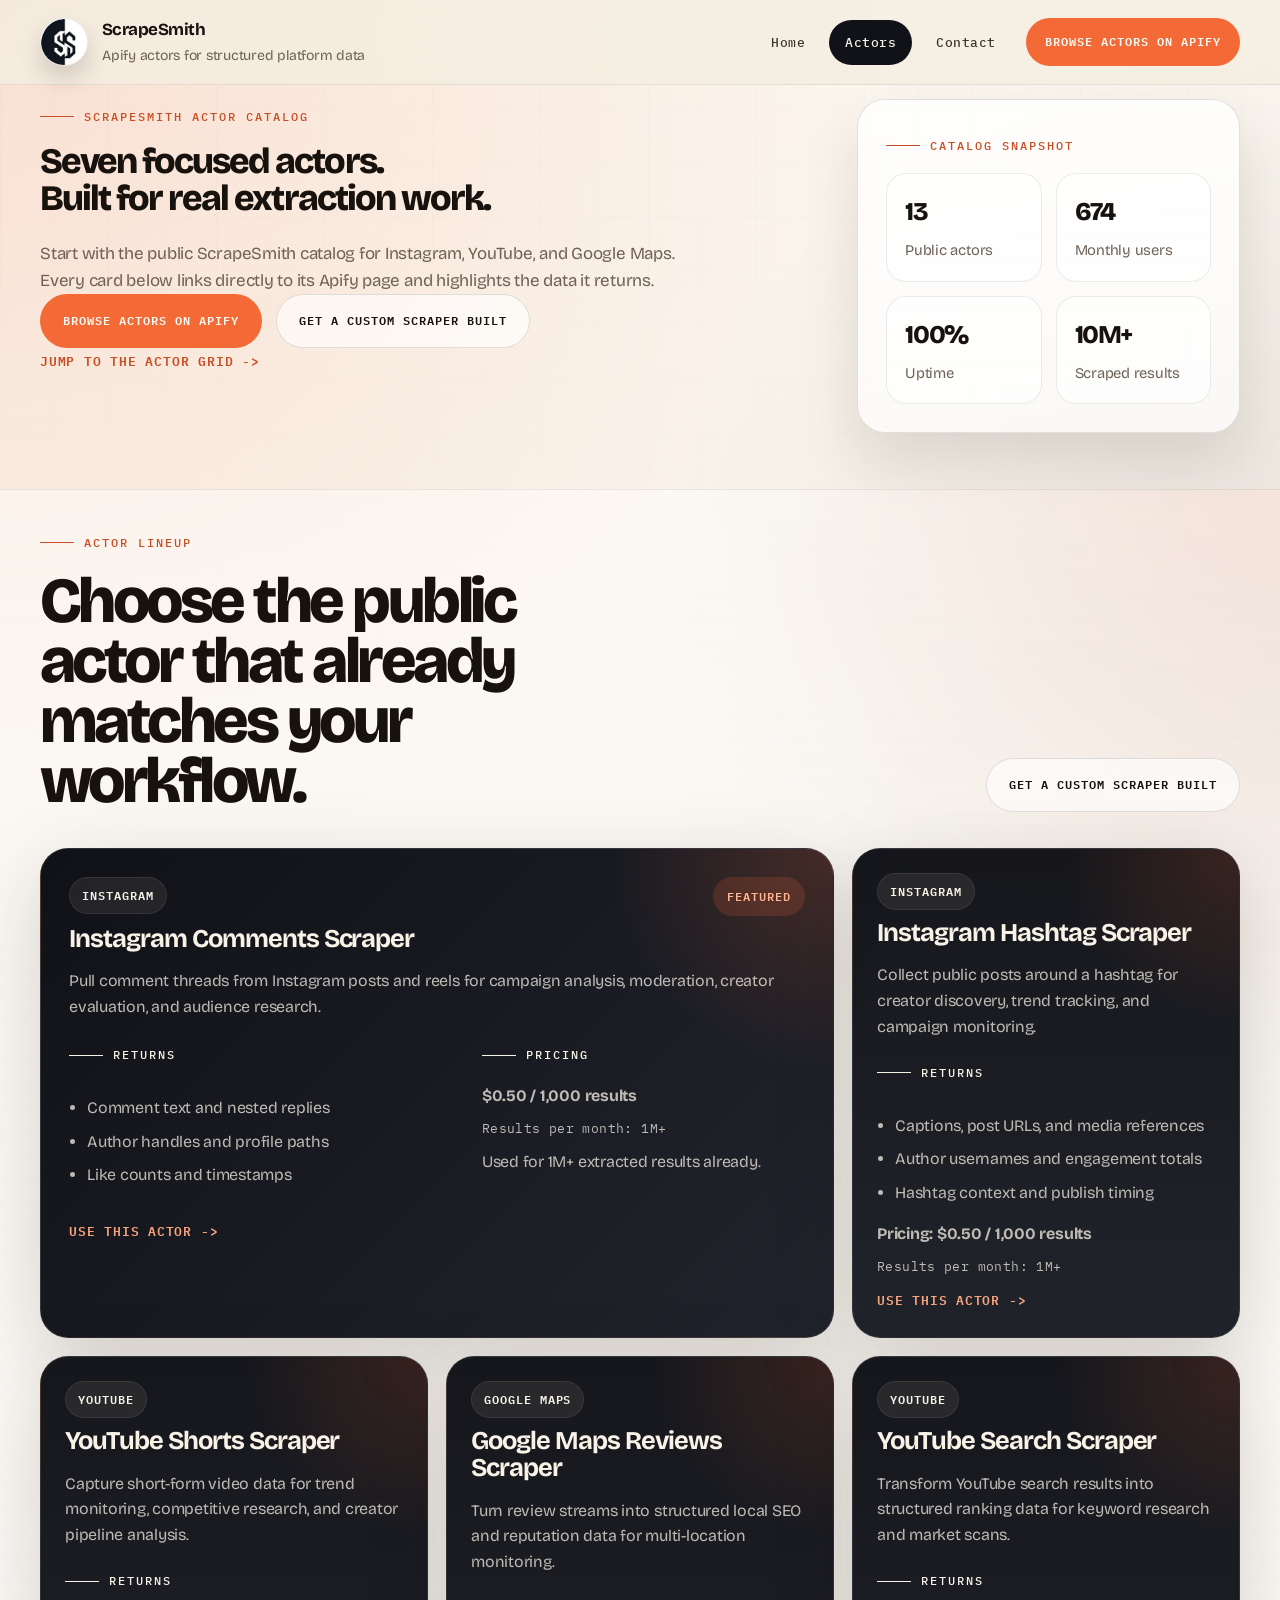
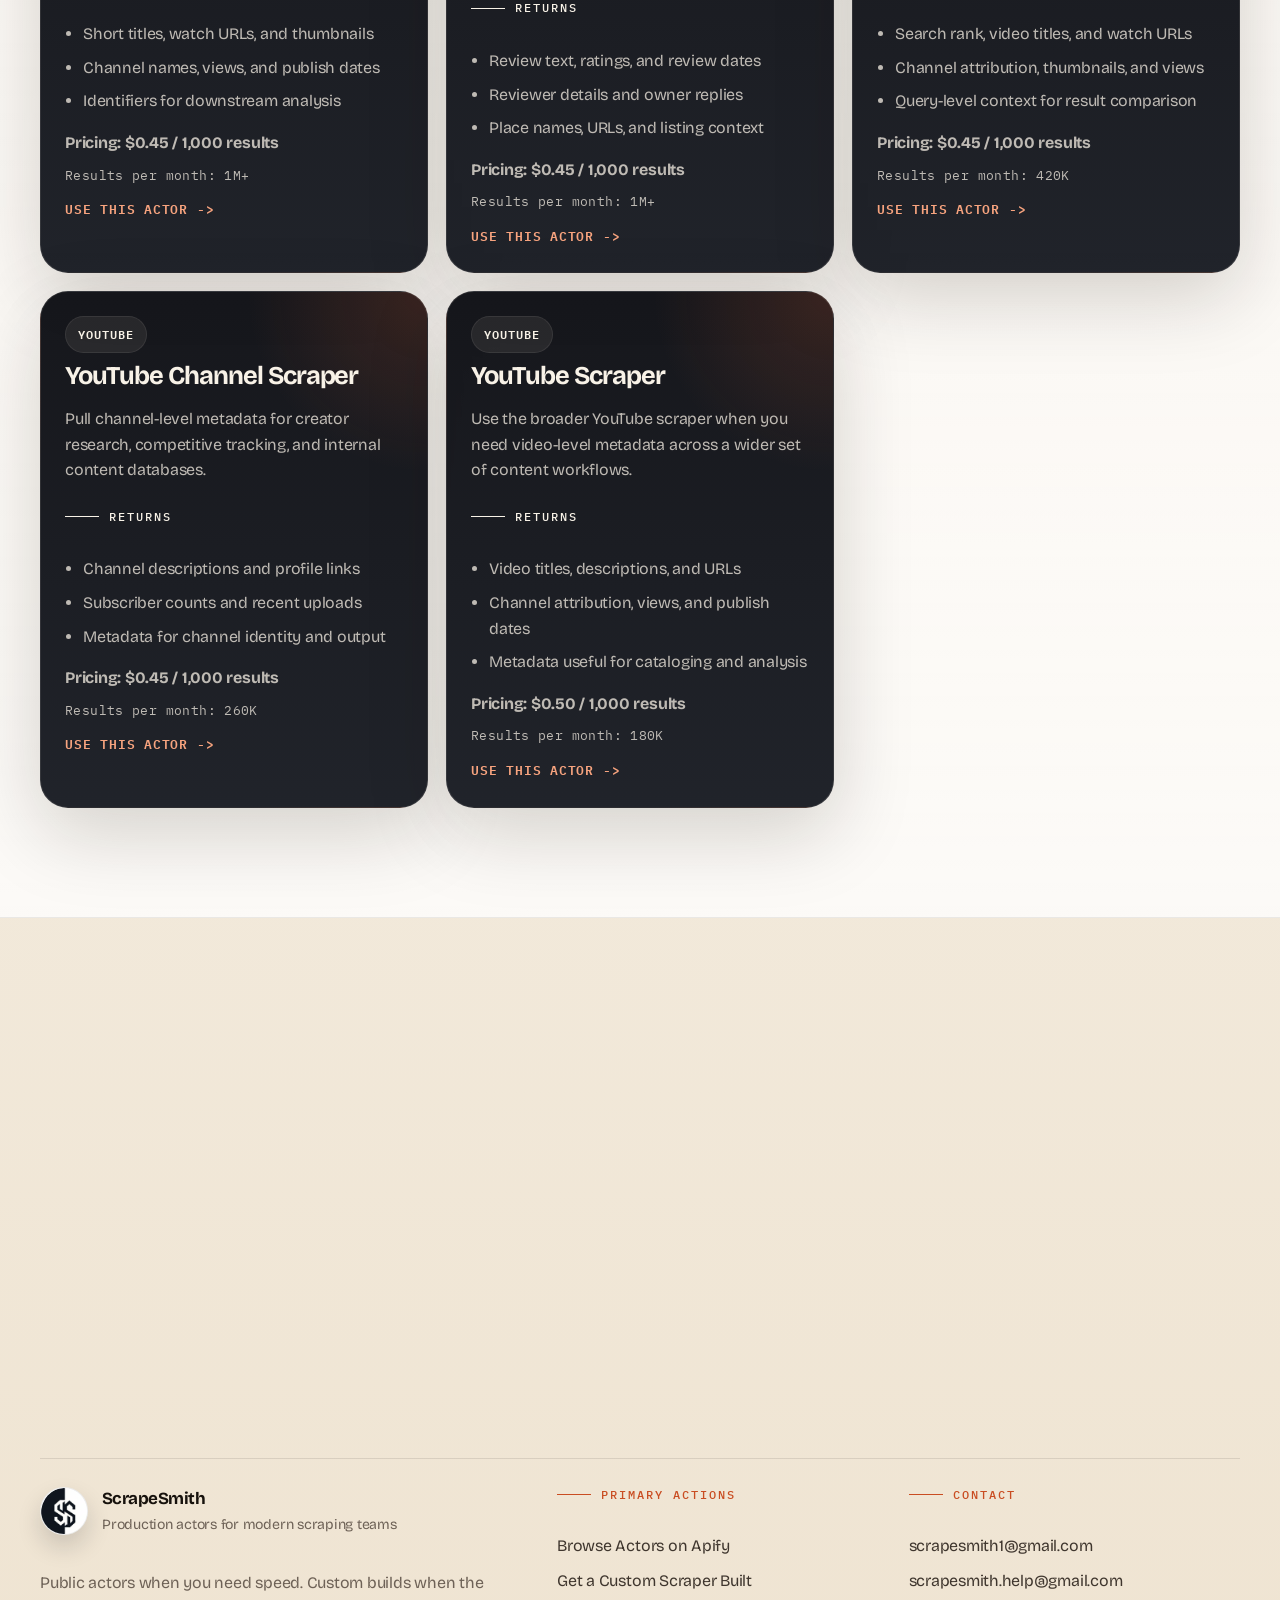
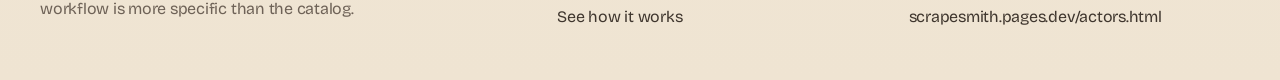
==== actors.html @ 1d161d75 "Replace old site with ScrapeSmith static site" ====
<!DOCTYPE html>
<html lang="en">
  <head>
    <meta charset="UTF-8" />
    <meta name="viewport" content="width=device-width, initial-scale=1.0" />
    <title>ScrapeSmith Actors | Instagram, YouTube, and Google Maps Extraction</title>
    <meta
      name="description"
      content="Browse seven highlighted ScrapeSmith actors for Instagram, YouTube, and Google Maps extraction, including the featured Instagram Comments Scraper."
    />
    <link rel="canonical" href="https://scrapesmith.pages.dev/actors.html" />
    <meta property="og:title" content="ScrapeSmith Actors | Instagram, YouTube, and Google Maps Extraction" />
    <meta
      property="og:description"
      content="Explore ScrapeSmith actors on Apify for comment, hashtag, video, channel, search, and review extraction workflows."
    />
    <meta property="og:url" content="https://scrapesmith.pages.dev/actors.html" />
    <meta property="og:type" content="website" />
    <meta property="og:site_name" content="ScrapeSmith" />
    <meta name="theme-color" content="#f4ede1" />
    <link rel="icon" type="image/png" href="fav-circle.png" />
    <link rel="preconnect" href="https://fonts.googleapis.com" />
    <link rel="preconnect" href="https://fonts.gstatic.com" crossorigin />
    <link
      href="https://fonts.googleapis.com/css2?family=Bricolage+Grotesque:wght@400;500;700;800&family=IBM+Plex+Mono:wght@400;500;600&display=swap"
      rel="stylesheet"
    />
    <link rel="stylesheet" href="css/style.css" />
    <link rel="stylesheet" href="css/animations.css" />
    <script src="js/main.js" defer></script>
    <script src="js/cursor.js" defer></script>
  </head>
  <body data-page="actors">
    <header class="site-header">
      <div class="container nav-shell">
        <a class="brand" href="index.html" aria-label="ScrapeSmith home page">
          <span class="brand-mark" aria-hidden="true">
            <img class="brand-mark-image" src="fav.png" alt="" />
          </span>
          <span class="brand-copy">
            <strong>ScrapeSmith</strong>
            <span>Apify actors for structured platform data</span>
          </span>
        </a>

        <div class="header-actions">
          <nav class="site-nav" id="site-nav" data-nav aria-label="Primary navigation">
            <a href="index.html" data-page-link="home">Home</a>
            <a href="actors.html" data-page-link="actors">Actors</a>
            <a href="contact.html" data-page-link="contact">Contact</a>
            <a
              class="button button-primary nav-mobile-cta"
              href="https://apify.com/scrapesmith"
              target="_blank"
              rel="noreferrer"
            >
              Browse Actors on Apify
            </a>
          </nav>

          <a
            class="button button-primary header-cta"
            href="https://apify.com/scrapesmith"
            target="_blank"
            rel="noreferrer"
          >
            Browse Actors on Apify
          </a>

          <button
            class="nav-toggle"
            type="button"
            aria-label="Toggle navigation"
            aria-expanded="false"
            aria-controls="site-nav"
            data-nav-toggle
          >
            <span></span>
            <span></span>
            <span></span>
          </button>
        </div>
      </div>
    </header>

    <main>
      <section class="page-hero">
        <div class="container page-hero-grid">
          <div>
            <p class="eyebrow">ScrapeSmith actor catalog</p>
            <h1 class="hero-title page-title">
              <span class="load-line"><span style="--line-index: 0">Seven focused actors.</span></span>
              <span class="load-line"><span style="--line-index: 1">Built for real extraction work.</span></span>
            </h1>
            <p class="hero-text reveal" data-delay="180">
              Start with the public ScrapeSmith catalog for Instagram, YouTube, and Google Maps.
              Every card below links directly to its Apify page and highlights the data it returns.
            </p>
            <div class="button-row reveal" data-delay="260">
              <a
                class="button button-primary"
                href="https://apify.com/scrapesmith"
                target="_blank"
                rel="noreferrer"
              >
                Browse Actors on Apify
              </a>
              <a class="button button-secondary" href="contact.html">Get a Custom Scraper Built</a>
            </div>
            <a class="text-link reveal" data-delay="320" href="#actor-grid">Jump to the actor grid -></a>
          </div>

          <aside class="panel page-panel reveal" data-delay="120" aria-label="Catalog statistics">
            <p class="mono-label">Catalog snapshot</p>
            <div class="stats-grid compact">
              <article class="stat-card">
                <span class="stat-number" data-counter="13">0</span>
                <span class="stat-label">Public actors</span>
              </article>
              <article class="stat-card">
                <span class="stat-number" data-counter="674">0</span>
                <span class="stat-label">Monthly users</span>
              </article>
              <article class="stat-card">
                <span class="stat-number" data-counter="100" data-suffix="%">0</span>
                <span class="stat-label">Uptime</span>
              </article>
              <article class="stat-card">
                <span class="stat-number" data-counter="10" data-suffix="M+">0</span>
                <span class="stat-label">Scraped results</span>
              </article>
            </div>
          </aside>
        </div>
      </section>

      <section class="section section-banded" id="actor-grid">
        <div class="container">
          <div class="section-header reveal">
            <div>
              <p class="eyebrow">Actor lineup</p>
              <h2 class="section-title">Choose the public actor that already matches your workflow.</h2>
            </div>
            <a class="button button-secondary" href="contact.html">Get a Custom Scraper Built</a>
          </div>

          <div class="actors-grid">
          <article class="actor-card actor-card-featured reveal" data-delay="40">
            <div class="card-header">
              <span class="platform-label">Instagram</span>
              <span class="badge">Featured</span>
            </div>
            <h3>Instagram Comments Scraper</h3>
            <p>
              Pull comment threads from Instagram posts and reels for campaign analysis, moderation,
              creator evaluation, and audience research.
            </p>
            <div class="actor-columns">
              <div>
                <p class="mono-label">Returns</p>
                <ul>
                  <li>Comment text and nested replies</li>
                  <li>Author handles and profile paths</li>
                  <li>Like counts and timestamps</li>
                </ul>
              </div>
              <div>
                <p class="mono-label">Pricing</p>
                <p class="pricing">$0.50 / 1,000 results</p>
                <p class="actor-volume">Results per month: 1M+</p>
                <p class="actor-note">Used for 1M+ extracted results already.</p>
              </div>
            </div>
            <a
              class="actor-link"
              href="https://apify.com/scrapesmith/instagram-comments-scraper"
              target="_blank"
              rel="noreferrer"
            >
              Use this actor ->
            </a>
          </article>

          <article class="actor-card reveal" data-delay="80">
            <div class="card-header">
              <span class="platform-label">Instagram</span>
            </div>
            <h3>Instagram Hashtag Scraper</h3>
            <p>
              Collect public posts around a hashtag for creator discovery, trend tracking, and
              campaign monitoring.
            </p>
            <p class="mono-label">Returns</p>
            <ul>
              <li>Captions, post URLs, and media references</li>
              <li>Author usernames and engagement totals</li>
              <li>Hashtag context and publish timing</li>
            </ul>
            <p class="pricing">Pricing: $0.50 / 1,000 results</p>
            <p class="actor-volume">Results per month: 1M+</p>
            <a
              class="actor-link"
              href="https://apify.com/scrapesmith/instagram-hashtag-scraper"
              target="_blank"
              rel="noreferrer"
            >
              Use this actor ->
            </a>
          </article>

          <article class="actor-card reveal" data-delay="120">
            <div class="card-header">
              <span class="platform-label">YouTube</span>
            </div>
            <h3>YouTube Shorts Scraper</h3>
            <p>
              Capture short-form video data for trend monitoring, competitive research, and creator
              pipeline analysis.
            </p>
            <p class="mono-label">Returns</p>
            <ul>
              <li>Short titles, watch URLs, and thumbnails</li>
              <li>Channel names, views, and publish dates</li>
              <li>Identifiers for downstream analysis</li>
            </ul>
            <p class="pricing">Pricing: $0.45 / 1,000 results</p>
            <p class="actor-volume">Results per month: 1M+</p>
            <a
              class="actor-link"
              href="https://apify.com/scrapesmith/youtube-shorts-scraper"
              target="_blank"
              rel="noreferrer"
            >
              Use this actor ->
            </a>
          </article>

          <article class="actor-card reveal" data-delay="160">
            <div class="card-header">
              <span class="platform-label">Google Maps</span>
            </div>
            <h3>Google Maps Reviews Scraper</h3>
            <p>
              Turn review streams into structured local SEO and reputation data for multi-location
              monitoring.
            </p>
            <p class="mono-label">Returns</p>
            <ul>
              <li>Review text, ratings, and review dates</li>
              <li>Reviewer details and owner replies</li>
              <li>Place names, URLs, and listing context</li>
            </ul>
            <p class="pricing">Pricing: $0.45 / 1,000 results</p>
            <p class="actor-volume">Results per month: 1M+</p>
            <a
              class="actor-link"
              href="https://apify.com/scrapesmith/Google-Maps-Reviews-Scraper"
              target="_blank"
              rel="noreferrer"
            >
              Use this actor ->
            </a>
          </article>

          <article class="actor-card reveal" data-delay="200">
            <div class="card-header">
              <span class="platform-label">YouTube</span>
            </div>
            <h3>YouTube Search Scraper</h3>
            <p>
              Transform YouTube search results into structured ranking data for keyword research and
              market scans.
            </p>
            <p class="mono-label">Returns</p>
            <ul>
              <li>Search rank, video titles, and watch URLs</li>
              <li>Channel attribution, thumbnails, and views</li>
              <li>Query-level context for result comparison</li>
            </ul>
            <p class="pricing">Pricing: $0.45 / 1,000 results</p>
            <p class="actor-volume">Results per month: 420K</p>
            <a
              class="actor-link"
              href="https://apify.com/scrapesmith/youtube-free-search-scraper"
              target="_blank"
              rel="noreferrer"
            >
              Use this actor ->
            </a>
          </article>

          <article class="actor-card reveal" data-delay="240">
            <div class="card-header">
              <span class="platform-label">YouTube</span>
            </div>
            <h3>YouTube Channel Scraper</h3>
            <p>
              Pull channel-level metadata for creator research, competitive tracking, and internal
              content databases.
            </p>
            <p class="mono-label">Returns</p>
            <ul>
              <li>Channel descriptions and profile links</li>
              <li>Subscriber counts and recent uploads</li>
              <li>Metadata for channel identity and output</li>
            </ul>
            <p class="pricing">Pricing: $0.45 / 1,000 results</p>
            <p class="actor-volume">Results per month: 260K</p>
            <a
              class="actor-link"
              href="https://apify.com/scrapesmith/youtube-channel-scraper"
              target="_blank"
              rel="noreferrer"
            >
              Use this actor ->
            </a>
          </article>

          <article class="actor-card reveal" data-delay="280">
            <div class="card-header">
              <span class="platform-label">YouTube</span>
            </div>
            <h3>YouTube Scraper</h3>
            <p>
              Use the broader YouTube scraper when you need video-level metadata across a wider set
              of content workflows.
            </p>
            <p class="mono-label">Returns</p>
            <ul>
              <li>Video titles, descriptions, and URLs</li>
              <li>Channel attribution, views, and publish dates</li>
              <li>Metadata useful for cataloging and analysis</li>
            </ul>
            <p class="pricing">Pricing: $0.50 / 1,000 results</p>
            <p class="actor-volume">Results per month: 180K</p>
            <a
              class="actor-link"
              href="https://apify.com/scrapesmith/youtube-scraper"
              target="_blank"
              rel="noreferrer"
            >
              Use this actor ->
            </a>
          </article>
        </div>
        </div>
      </section>

      <section class="section cta-band-section">
        <div class="container">
          <div class="cta-band reveal">
            <div>
              <p class="eyebrow">Custom work</p>
              <h2 class="section-title">If the catalog is close but not exact, commission the scraper you actually need.</h2>
            </div>
            <div class="button-row">
              <a class="button button-primary" href="contact.html">Get a Custom Scraper Built</a>
              <a
                class="button button-secondary"
                href="https://apify.com/scrapesmith"
                target="_blank"
                rel="noreferrer"
              >
                Browse Actors on Apify
              </a>
            </div>
          </div>
        </div>
      </section>
    </main>

    <footer class="site-footer">
      <div class="container footer-grid">
        <div>
          <a class="brand footer-brand" href="index.html" aria-label="ScrapeSmith home page">
            <span class="brand-mark" aria-hidden="true">
              <img class="brand-mark-image" src="fav.png" alt="" />
            </span>
            <span class="brand-copy">
              <strong>ScrapeSmith</strong>
              <span>Production actors for modern scraping teams</span>
            </span>
          </a>
          <p class="footer-copy">
            Public actors when you need speed. Custom builds when the workflow is more specific than
            the catalog.
          </p>
        </div>

        <div class="footer-links">
          <p class="mono-label">Primary actions</p>
          <a
            href="https://apify.com/scrapesmith"
            target="_blank"
            rel="noreferrer"
          >
            Browse Actors on Apify
          </a>
          <a href="contact.html">Get a Custom Scraper Built</a>
          <a href="index.html#how-it-works">See how it works</a>
        </div>

        <div class="footer-links">
          <p class="mono-label">Contact</p>
          <a href="mailto:scrapesmith1@gmail.com">scrapesmith1@gmail.com</a>
          <a href="mailto:scrapesmith.help@gmail.com">scrapesmith.help@gmail.com</a>
          <a href="https://scrapesmith.pages.dev/actors.html" target="_blank" rel="noreferrer">scrapesmith.pages.dev/actors.html</a>
        </div>
      </div>
    </footer>
  </body>
</html>
---- css/style.css ----
:root {
  --bg: #f4ede1;
  --bg-soft: #fbf7f0;
  --bg-deep: #efe4d2;
  --surface: rgba(255, 255, 255, 0.72);
  --surface-strong: #fffdf8;
  --ink: #17120d;
  --ink-soft: #3f362e;
  --muted: #6e6257;
  --line: rgba(23, 18, 13, 0.12);
  --line-strong: rgba(23, 18, 13, 0.24);
  --accent: #f46a37;
  --accent-deep: #c94d22;
  --accent-soft: rgba(244, 106, 55, 0.12);
  --inverse: #111217;
  --inverse-soft: #1b1e26;
  --inverse-text: #f8f2e7;
  --shadow: 0 28px 60px rgba(44, 28, 13, 0.12);
  --shadow-strong: 0 24px 80px rgba(26, 15, 5, 0.18);
  --radius: 28px;
  --radius-sm: 18px;
  --container: min(1200px, calc(100vw - 40px));
  --ease: cubic-bezier(0.2, 0.8, 0.2, 1);
}

*,
*::before,
*::after {
  box-sizing: border-box;
}

html {
  scroll-behavior: smooth;
}

body {
  margin: 0;
  min-width: 320px;
  background:
    radial-gradient(circle at top left, rgba(244, 106, 55, 0.16), transparent 26%),
    radial-gradient(circle at right 20%, rgba(17, 18, 23, 0.08), transparent 22%),
    linear-gradient(180deg, var(--bg-soft) 0%, var(--bg) 55%, var(--bg-deep) 100%);
  color: var(--ink);
  font-family: "Bricolage Grotesque", sans-serif;
  line-height: 1.6;
  letter-spacing: -0.015em;
  overflow-x: hidden;
}

body::before {
  content: "";
  position: fixed;
  inset: 0;
  pointer-events: none;
  z-index: -1;
  background-image:
    linear-gradient(rgba(23, 18, 13, 0.03) 1px, transparent 1px),
    linear-gradient(90deg, rgba(23, 18, 13, 0.03) 1px, transparent 1px);
  background-size: 54px 54px;
  mask-image: linear-gradient(180deg, rgba(0, 0, 0, 0.5), transparent 85%);
}

body.has-custom-cursor,
body.has-custom-cursor * {
  cursor: none;
}

body.nav-open {
  overflow: hidden;
}

img,
svg {
  display: block;
  max-width: 100%;
}

a {
  color: inherit;
  text-decoration: none;
}

button,
input,
textarea,
select {
  font: inherit;
}

button {
  border: 0;
  background: transparent;
}

main {
  position: relative;
}

.container {
  width: var(--container);
  margin: 0 auto;
}

.section,
.hero-section,
.page-hero {
  padding: 36px 0 110px;
}

.section-banded {
  position: relative;
  background:
    radial-gradient(circle at top right, rgba(244, 106, 55, 0.1), transparent 24%),
    linear-gradient(180deg, rgba(255, 255, 255, 0.44), rgba(255, 255, 255, 0.78));
  box-shadow:
    inset 0 1px 0 rgba(23, 18, 13, 0.08),
    inset 0 -1px 0 rgba(23, 18, 13, 0.08);
}

.section-banded::after {
  content: "";
  position: absolute;
  inset: 0;
  pointer-events: none;
  background-image: linear-gradient(90deg, rgba(23, 18, 13, 0.03) 1px, transparent 1px);
  background-size: 64px 64px;
  opacity: 0.18;
  mask-image: linear-gradient(180deg, transparent, rgba(0, 0, 0, 0.56) 12%, rgba(0, 0, 0, 0.56) 88%, transparent);
}

.section-banded > .container {
  position: relative;
  z-index: 1;
}

.section-banded-alt {
  background:
    radial-gradient(circle at left 18%, rgba(17, 18, 23, 0.06), transparent 22%),
    linear-gradient(180deg, rgba(239, 228, 210, 0.9), rgba(255, 255, 255, 0.82));
}

.section-contrast {
  background:
    linear-gradient(180deg, rgba(17, 18, 23, 0.96), rgba(17, 18, 23, 1)),
    var(--inverse);
  color: var(--inverse-text);
}

.section-contrast .eyebrow,
.section-contrast .mono-label,
.section-contrast .text-link,
.section-contrast .step-index {
  color: #f8a47f;
}

.section-contrast p,
.section-contrast li {
  color: rgba(248, 242, 231, 0.72);
}

.section-contrast .step-card {
  background: rgba(248, 242, 231, 0.04);
  border-color: rgba(248, 242, 231, 0.12);
  box-shadow: none;
}

.section-contrast .step-card h3 {
  color: var(--inverse-text);
}

.section-contrast .step-card p {
  color: rgba(248, 242, 231, 0.72);
}

.section-header {
  display: flex;
  align-items: flex-end;
  justify-content: space-between;
  gap: 20px;
  flex-wrap: wrap;
  margin-bottom: 36px;
}

.hero-title,
.section-title,
.panel-title {
  margin: 0;
  font-weight: 800;
  letter-spacing: -0.055em;
  line-height: 0.94;
}

.hero-title {
  font-size: clamp(3.4rem, 8vw, 6.9rem);
  max-width: 12ch;
}

.page-title {
  font-size: clamp(1.4rem, 2.8vw, 2.55rem);
  max-width: 100%;
  line-height: 1.02;
}

.page-title .load-line > span {
  white-space: nowrap;
}

.section-title {
  font-size: clamp(2.2rem, 5vw, 4rem);
  max-width: 14ch;
}

.panel-title {
  font-size: clamp(1.5rem, 2vw, 2rem);
  max-width: 18ch;
}

.load-line {
  display: block;
  overflow: hidden;
}

.load-line > span {
  display: block;
  opacity: 0;
  transform: translateY(115%);
}

body.is-ready .load-line > span {
  animation: hero-rise 900ms var(--ease) forwards;
  animation-delay: calc(var(--line-index) * 120ms + 120ms);
}

.eyebrow,
.mono-label {
  display: inline-flex;
  align-items: center;
  gap: 10px;
  margin: 0 0 18px;
  color: var(--accent-deep);
  font-family: "IBM Plex Mono", monospace;
  font-size: 0.78rem;
  font-weight: 500;
  letter-spacing: 0.16em;
  text-transform: uppercase;
}

.eyebrow::before,
.mono-label::before {
  content: "";
  width: 34px;
  height: 1px;
  background: currentColor;
}

.hero-text,
.footer-copy,
.feature-card p,
.value-card p,
.step-card p,
.contact-card p,
.actor-card p,
.response-note {
  color: var(--muted);
}

.hero-text {
  max-width: 62ch;
  font-size: 1.06rem;
  margin: 22px 0 0;
}

.button-row,
.header-actions,
.section-cta {
  display: flex;
  align-items: center;
  gap: 14px;
  flex-wrap: wrap;
}

.header-actions {
  position: relative;
}

.button {
  position: relative;
  display: inline-flex;
  align-items: center;
  justify-content: center;
  gap: 10px;
  min-height: 54px;
  padding: 0 22px;
  border: 1px solid transparent;
  border-radius: 999px;
  font-family: "IBM Plex Mono", monospace;
  font-size: 0.78rem;
  font-weight: 600;
  letter-spacing: 0.08em;
  text-transform: uppercase;
  transition:
    transform 220ms var(--ease),
    color 220ms var(--ease),
    background-color 220ms var(--ease),
    border-color 220ms var(--ease),
    box-shadow 220ms var(--ease);
  white-space: nowrap;
}

.button:hover,
.button:focus-visible {
  transform: translateY(-3px);
  box-shadow: 0 18px 34px rgba(17, 18, 23, 0.16);
}

.button:focus-visible,
.text-link:focus-visible,
.site-nav a:focus-visible,
.actor-link:focus-visible,
.contact-link:focus-visible {
  outline: 2px solid var(--accent);
  outline-offset: 3px;
}

.button-primary {
  background: var(--accent);
  color: #fff8f2;
}

.button-primary:hover,
.button-primary:focus-visible {
  background: var(--accent-deep);
}

.button-secondary {
  background: rgba(255, 255, 255, 0.64);
  border-color: var(--line);
  color: var(--ink);
}

.button-secondary:hover,
.button-secondary:focus-visible {
  background: #fff;
  border-color: var(--line-strong);
}

.text-link,
.actor-link,
.contact-link {
  display: inline-flex;
  align-items: center;
  gap: 10px;
  font-family: "IBM Plex Mono", monospace;
  font-size: 0.82rem;
  font-weight: 600;
  letter-spacing: 0.06em;
  text-transform: uppercase;
  transition: transform 200ms var(--ease), color 200ms var(--ease);
}

.text-link {
  color: var(--accent-deep);
}

.text-link:hover,
.actor-link:hover,
.contact-link:hover {
  transform: translateX(4px);
}

.site-header {
  position: sticky;
  top: 0;
  z-index: 50;
  backdrop-filter: blur(18px);
  background: rgba(244, 237, 225, 0.78);
  border-bottom: 1px solid rgba(23, 18, 13, 0.08);
}

.nav-shell {
  display: flex;
  align-items: center;
  justify-content: space-between;
  gap: 16px;
  min-height: 84px;
}

.brand {
  display: inline-flex;
  align-items: center;
  gap: 14px;
  min-width: 0;
}

.brand-mark {
  display: inline-grid;
  place-items: center;
  width: 48px;
  height: 48px;
  overflow: hidden;
  flex-shrink: 0;
  border-radius: 50%;
  border: 1px solid rgba(23, 18, 13, 0.08);
  background: #ffffff;
  box-shadow: 0 12px 24px rgba(17, 18, 23, 0.16);
}

.brand-mark-image {
  width: 100%;
  height: 100%;
  object-fit: cover;
  border-radius: 50%;
}

.brand-copy {
  display: flex;
  flex-direction: column;
  gap: 2px;
}

.brand-copy strong {
  font-size: 1.06rem;
  letter-spacing: -0.03em;
}

.brand-copy span {
  color: var(--muted);
  font-size: 0.88rem;
}

.site-nav {
  display: flex;
  align-items: center;
  gap: 8px;
}

.site-nav a {
  position: relative;
  padding: 12px 16px;
  border-radius: 999px;
  color: var(--ink-soft);
  font-family: "IBM Plex Mono", monospace;
  font-size: 0.82rem;
  font-weight: 500;
  letter-spacing: 0.04em;
  transition:
    background-color 200ms var(--ease),
    color 200ms var(--ease),
    transform 200ms var(--ease);
}

.site-nav a:hover,
.site-nav a:focus-visible {
  background: rgba(255, 255, 255, 0.78);
  color: var(--ink);
  transform: translateY(-1px);
}

.site-nav a.is-active {
  background: var(--inverse);
  color: var(--inverse-text);
}

.header-cta {
  min-height: 48px;
  padding-inline: 18px;
}

.nav-mobile-cta {
  display: none;
}

.nav-toggle {
  display: none;
  width: 48px;
  height: 48px;
  border-radius: 14px;
  border: 1px solid var(--line);
  background: rgba(255, 255, 255, 0.66);
  align-items: center;
  justify-content: center;
  flex-direction: column;
  gap: 5px;
}

.nav-toggle span {
  width: 18px;
  height: 2px;
  background: var(--ink);
  border-radius: 999px;
  transition: transform 180ms ease, opacity 180ms ease;
}

.nav-toggle.is-open span:nth-child(1) {
  transform: translateY(7px) rotate(45deg);
}

.nav-toggle.is-open span:nth-child(2) {
  opacity: 0;
}

.nav-toggle.is-open span:nth-child(3) {
  transform: translateY(-7px) rotate(-45deg);
}

.hero-grid,
.page-hero-grid {
  display: grid;
  grid-template-columns: minmax(0, 1.15fr) minmax(320px, 0.85fr);
  gap: 28px;
  align-items: start;
}

.page-hero-grid {
  grid-template-columns: minmax(0, 1.35fr) minmax(280px, 0.65fr);
  gap: 22px;
}

.page-hero {
  padding: 14px 0 56px;
}

.hero-copy {
  padding-top: 34px;
}

.panel,
.feature-card,
.value-card,
.step-card,
.actor-card,
.contact-card,
.form-card,
.cta-band {
  position: relative;
  border: 1px solid var(--line);
  border-radius: var(--radius);
  background: linear-gradient(180deg, rgba(255, 255, 255, 0.84), rgba(255, 255, 255, 0.68));
  box-shadow: var(--shadow);
  overflow: hidden;
}

.panel::after,
.feature-card::after,
.value-card::after,
.step-card::after,
.actor-card::after,
.contact-card::after,
.form-card::after,
.cta-band::after {
  content: "";
  position: absolute;
  inset: 0;
  background: linear-gradient(120deg, transparent, rgba(244, 106, 55, 0.08), transparent);
  opacity: 0;
  transform: translateX(-16px);
  transition: opacity 220ms var(--ease), transform 220ms var(--ease);
  pointer-events: none;
}

.panel:hover::after,
.feature-card:hover::after,
.value-card:hover::after,
.step-card:hover::after,
.actor-card:hover::after,
.contact-card:hover::after,
.form-card:hover::after,
.cta-band:hover::after {
  opacity: 1;
  transform: translateX(0);
}

.feature-card:hover,
.value-card:hover,
.step-card:hover,
.actor-card:hover,
.contact-card:hover,
.form-card:hover {
  transform: translateY(-6px);
  box-shadow: var(--shadow-strong);
}

.feature-card,
.value-card,
.step-card,
.actor-card,
.contact-card,
.form-card {
  transition: transform 260ms var(--ease), box-shadow 260ms var(--ease), border-color 260ms var(--ease);
}

.hero-panel,
.page-panel {
  padding: 28px;
}

.panel-top,
.card-header,
.ticker-head {
  display: flex;
  align-items: flex-start;
  justify-content: space-between;
  gap: 14px;
}

.chip,
.badge,
.platform-label,
.step-index {
  display: inline-flex;
  align-items: center;
  justify-content: center;
  border-radius: 999px;
  font-family: "IBM Plex Mono", monospace;
  font-size: 0.74rem;
  font-weight: 600;
  letter-spacing: 0.08em;
  text-transform: uppercase;
}

.chip,
.badge {
  padding: 10px 14px;
}

.chip {
  background: rgba(255, 255, 255, 0.7);
  border: 1px solid var(--line);
}

.badge {
  background: var(--accent-soft);
  color: var(--accent-deep);
}

.platform-label {
  padding: 8px 12px;
  background: rgba(17, 18, 23, 0.08);
  color: var(--ink-soft);
}

.pipeline {
  display: grid;
  grid-template-columns: auto 1fr auto;
  gap: 16px;
  align-items: center;
  margin: 28px 0;
  padding: 22px;
  border-radius: 22px;
  background: rgba(17, 18, 23, 0.96);
  color: var(--inverse-text);
}

.pipeline-column {
  display: grid;
  gap: 10px;
}

.pipeline-column span {
  padding: 10px 12px;
  border: 1px solid rgba(248, 242, 231, 0.12);
  border-radius: 14px;
  background: rgba(248, 242, 231, 0.04);
  font-family: "IBM Plex Mono", monospace;
  font-size: 0.76rem;
  letter-spacing: 0.04em;
}

.pipeline-lines {
  display: grid;
  gap: 16px;
}

.pipeline-lines span {
  height: 2px;
  background: linear-gradient(90deg, rgba(248, 242, 231, 0.12), #f46a37, rgba(248, 242, 231, 0.12));
  border-radius: 999px;
}

.stats-grid {
  display: grid;
  grid-template-columns: repeat(3, minmax(0, 1fr));
  gap: 14px;
}

.stats-grid.compact {
  grid-template-columns: repeat(2, minmax(0, 1fr));
}

.stat-card {
  padding: 18px;
  border-radius: 20px;
  background: rgba(255, 255, 255, 0.68);
  border: 1px solid rgba(23, 18, 13, 0.08);
}

.stat-number {
  display: block;
  color: var(--ink);
  font-size: clamp(1.6rem, 2vw, 2.35rem);
  font-weight: 800;
  letter-spacing: -0.05em;
}

.stat-label {
  display: block;
  margin-top: 6px;
  color: var(--muted);
  font-size: 0.92rem;
}

.ticker-shell {
  margin-top: 38px;
  padding: 18px 22px;
  border: 1px solid rgba(248, 242, 231, 0.1);
  border-radius: 28px;
  background: var(--inverse);
  color: var(--inverse-text);
  box-shadow: var(--shadow-strong);
}

.ticker-head {
  align-items: center;
  margin-bottom: 16px;
}

.ticker-head .mono-label,
.ticker-head .text-link {
  color: #f8a47f;
  margin-bottom: 0;
}

.ticker-window {
  display: flex;
  overflow: hidden;
  gap: 0;
}

.ticker-track {
  display: flex;
  flex-shrink: 0;
  gap: 26px;
  min-width: 100%;
}

.ticker-track span {
  position: relative;
  padding-left: 22px;
  font-family: "IBM Plex Mono", monospace;
  font-size: 0.8rem;
  letter-spacing: 0.04em;
  text-transform: uppercase;
  white-space: nowrap;
}

.ticker-track span::before {
  content: "";
  position: absolute;
  left: 0;
  top: 50%;
  width: 8px;
  height: 8px;
  border-radius: 999px;
  background: var(--accent);
  transform: translateY(-50%);
}

.feature-grid {
  display: grid;
  grid-template-columns: 1.3fr 0.7fr 0.7fr;
  gap: 20px;
}

.feature-card {
  padding: 30px;
}

.feature-card h3,
.value-card h3,
.step-card h3,
.contact-card h2,
.contact-card h3,
.actor-card h2,
.actor-card h3 {
  margin: 10px 0 12px;
  font-size: clamp(1.35rem, 2vw, 1.8rem);
  line-height: 1.05;
  letter-spacing: -0.04em;
}

.feature-card-large {
  background:
    linear-gradient(135deg, rgba(17, 18, 23, 0.98), rgba(34, 36, 45, 0.98)),
    var(--inverse);
  border-color: rgba(255, 255, 255, 0.08);
  color: var(--inverse-text);
  box-shadow: var(--shadow-strong);
}

.feature-card-large p,
.feature-card-large span {
  color: rgba(248, 242, 231, 0.74);
}

.feature-card-large h3 {
  color: var(--inverse-text);
  font-size: clamp(2rem, 4vw, 3rem);
}

.feature-card-large .platform-label {
  background: rgba(248, 242, 231, 0.08);
  color: var(--inverse-text);
}

.card-metrics {
  display: grid;
  grid-template-columns: repeat(3, minmax(0, 1fr));
  gap: 14px;
  margin: 24px 0 28px;
}

.card-metrics div {
  padding: 16px;
  border-radius: 18px;
  background: rgba(248, 242, 231, 0.05);
  border: 1px solid rgba(248, 242, 231, 0.08);
}

.card-metrics strong {
  display: block;
  margin-bottom: 6px;
  color: var(--inverse-text);
  font-family: "IBM Plex Mono", monospace;
  font-size: 0.76rem;
  letter-spacing: 0.06em;
  text-transform: uppercase;
}

.workflow-grid {
  display: grid;
  grid-template-columns: minmax(0, 0.95fr) minmax(300px, 0.95fr);
  gap: 24px;
  align-items: start;
}

.steps-grid,
.value-grid {
  display: grid;
  gap: 18px;
}

.steps-grid {
  margin-bottom: 28px;
}

.step-card,
.value-card {
  padding: 24px;
}

.step-index {
  width: 58px;
  height: 58px;
  background: rgba(244, 106, 55, 0.12);
  color: var(--accent-deep);
}

.code-window {
  position: relative;
  padding: 22px;
  border: 1px solid rgba(248, 242, 231, 0.1);
  border-radius: var(--radius);
  background: linear-gradient(180deg, rgba(9, 10, 14, 0.98), rgba(17, 18, 23, 0.98));
  box-shadow: var(--shadow-strong);
  overflow: hidden;
}

.code-header {
  display: flex;
  align-items: center;
  gap: 10px;
  margin-bottom: 18px;
}

.code-header .mono-label {
  margin: 0 0 0 8px;
  color: #f8a47f;
}

.code-dot {
  width: 12px;
  height: 12px;
  border-radius: 999px;
  background: rgba(248, 242, 231, 0.18);
}

.code-dot:first-child {
  background: #ff8e67;
}

.code-window pre {
  margin: 0;
  overflow: auto;
  font-family: "IBM Plex Mono", monospace;
  font-size: 0.88rem;
  line-height: 1.8;
  color: rgba(248, 242, 231, 0.9);
}

.value-grid {
  grid-template-columns: repeat(4, minmax(0, 1fr));
}

.section-cta {
  margin-top: 30px;
}

.cta-band-section {
  padding-top: 0;
}

.cta-band {
  display: flex;
  align-items: center;
  justify-content: space-between;
  gap: 24px;
  padding: 32px;
  background:
    linear-gradient(135deg, rgba(17, 18, 23, 0.98), rgba(30, 34, 41, 0.98)),
    var(--inverse);
  border-color: rgba(255, 255, 255, 0.08);
  color: var(--inverse-text);
}

.cta-band .section-title,
.cta-band .eyebrow {
  color: var(--inverse-text);
}

.cta-band .eyebrow::before {
  background: #f8a47f;
}

.actors-grid {
  display: grid;
  grid-template-columns: repeat(12, minmax(0, 1fr));
  gap: 18px;
}

.actor-card {
  grid-column: span 4;
  padding: 24px;
  background:
    radial-gradient(circle at top right, rgba(244, 106, 55, 0.16), transparent 28%),
    linear-gradient(180deg, rgba(17, 18, 23, 0.98), rgba(28, 31, 38, 0.98));
  border-color: rgba(248, 242, 231, 0.1);
  box-shadow: var(--shadow-strong);
}

.actor-card ul {
  padding-left: 18px;
  margin: 12px 0 16px;
  color: rgba(248, 242, 231, 0.72);
}

.actor-card li + li {
  margin-top: 8px;
}

.actor-card-featured {
  grid-column: span 8;
  padding: 28px;
  background:
    radial-gradient(circle at top right, rgba(244, 106, 55, 0.2), transparent 24%),
    linear-gradient(135deg, rgba(17, 18, 23, 0.99), rgba(34, 36, 45, 0.99)),
    var(--inverse);
}

.actor-columns {
  display: grid;
  grid-template-columns: 1.1fr 0.9fr;
  gap: 18px;
  margin: 18px 0 14px;
}

.pricing,
.actor-note,
.actor-volume {
  margin: 0 0 10px;
}

.pricing {
  color: #fff0dc;
  font-weight: 700;
}

.actor-volume {
  color: rgba(248, 242, 231, 0.7);
  font-family: "IBM Plex Mono", monospace;
  font-size: 0.8rem;
  letter-spacing: 0.03em;
}

.actor-link {
  color: #f8a47f;
}

.actor-card h2,
.actor-card h3,
.actor-card .mono-label,
.actor-card .platform-label {
  color: var(--inverse-text);
}

.actor-card p,
.actor-card li,
.actor-card .actor-note {
  color: rgba(248, 242, 231, 0.74);
}

.actor-card .platform-label {
  background: rgba(248, 242, 231, 0.08);
  border: 1px solid rgba(248, 242, 231, 0.08);
}

.actor-card .badge {
  background: rgba(244, 106, 55, 0.16);
  color: #ffb392;
}

.contact-layout {
  display: grid;
  grid-template-columns: 0.92fr 1.08fr;
  gap: 22px;
  align-items: start;
}

.contact-stack {
  display: grid;
  gap: 18px;
}

.contact-card,
.form-card {
  padding: 28px;
}

.form-card {
  background:
    radial-gradient(circle at top right, rgba(244, 106, 55, 0.16), transparent 28%),
    linear-gradient(180deg, rgba(17, 18, 23, 0.98), rgba(28, 31, 38, 0.98));
  border-color: rgba(248, 242, 231, 0.1);
  box-shadow: var(--shadow-strong);
}

.contact-link {
  color: var(--accent-deep);
  margin: 8px 0 12px;
}

.resource-links {
  display: grid;
  gap: 12px;
}

.resource-links a {
  display: inline-flex;
  align-items: center;
  gap: 10px;
  color: var(--ink);
  font-weight: 600;
}

.contact-form {
  display: grid;
  gap: 16px;
}

.field {
  display: grid;
  gap: 8px;
}

.field label {
  font-family: "IBM Plex Mono", monospace;
  font-size: 0.76rem;
  font-weight: 600;
  letter-spacing: 0.06em;
  text-transform: uppercase;
}

.form-card .eyebrow,
.form-card .field label,
.form-card .response-note {
  color: rgba(248, 242, 231, 0.78);
}

.form-card .eyebrow::before {
  background: #f8a47f;
}

.field input,
.field textarea,
.field select {
  width: 100%;
  padding: 16px 18px;
  border: 1px solid var(--line);
  border-radius: 18px;
  background: rgba(255, 255, 255, 0.82);
  color: var(--ink);
  transition: border-color 200ms var(--ease), box-shadow 200ms var(--ease), transform 200ms var(--ease);
}

.form-card .field input,
.form-card .field textarea,
.form-card .field select {
  border-color: rgba(248, 242, 231, 0.12);
  background:
    linear-gradient(180deg, rgba(248, 242, 231, 0.08), rgba(248, 242, 231, 0.04)),
    rgba(255, 255, 255, 0.02);
  color: var(--inverse-text);
}

.form-card .field input::placeholder,
.form-card .field textarea::placeholder {
  color: rgba(248, 242, 231, 0.48);
}

.form-card .field select option {
  background: #151820;
  color: var(--inverse-text);
}

.field input:focus,
.field textarea:focus,
.field select:focus {
  outline: none;
  border-color: var(--accent);
  box-shadow: 0 0 0 4px rgba(244, 106, 55, 0.14);
  transform: translateY(-1px);
}

.response-note {
  margin-top: 18px;
}

.expectation-list {
  display: grid;
  gap: 18px;
}

.expectation-list div {
  padding: 16px;
  border-radius: 18px;
  background: rgba(255, 255, 255, 0.66);
  border: 1px solid rgba(23, 18, 13, 0.08);
}

.expectation-list strong {
  display: block;
  margin-bottom: 6px;
  font-family: "IBM Plex Mono", monospace;
  font-size: 0.78rem;
  letter-spacing: 0.06em;
  text-transform: uppercase;
}

.site-footer {
  padding: 18px 0 42px;
}

.footer-grid {
  display: grid;
  grid-template-columns: 1.2fr 0.8fr 0.8fr;
  gap: 20px;
  padding: 26px 0 0;
  border-top: 1px solid rgba(23, 18, 13, 0.1);
}

.footer-brand {
  margin-bottom: 18px;
}

.footer-links {
  display: grid;
  align-content: start;
  gap: 10px;
}

.footer-links a {
  color: var(--ink-soft);
  word-break: break-word;
}

.footer-links a:hover,
.footer-links a:focus-visible {
  color: var(--accent-deep);
}

.reveal {
  opacity: 0;
  transform: translateY(30px);
  transition:
    opacity 700ms var(--ease),
    transform 700ms var(--ease);
  transition-delay: var(--delay, 0ms);
}

.reveal.is-visible {
  opacity: 1;
  transform: translateY(0);
}

.cursor-dot,
.cursor-ring {
  position: fixed;
  left: 0;
  top: 0;
  pointer-events: none;
  z-index: 120;
  opacity: 0;
  transition: opacity 180ms ease, background-color 180ms ease, border-color 180ms ease;
}

.cursor-dot {
  width: 8px;
  height: 8px;
  border-radius: 50%;
  background: var(--accent);
}

.cursor-ring {
  width: 34px;
  height: 34px;
  border-radius: 50%;
  border: 1px solid rgba(244, 106, 55, 0.46);
  background: rgba(244, 106, 55, 0.06);
}

.cursor-ring.is-active {
  border-color: rgba(17, 18, 23, 0.72);
  background: rgba(17, 18, 23, 0.08);
}

@media (max-width: 1120px) {
  .feature-grid,
  .workflow-grid,
  .contact-layout,
  .hero-grid,
  .page-hero-grid,
  .footer-grid {
    grid-template-columns: 1fr;
  }

  .value-grid {
    grid-template-columns: repeat(2, minmax(0, 1fr));
  }

  .actors-grid {
    grid-template-columns: repeat(2, minmax(0, 1fr));
  }

  .actor-card,
  .actor-card-featured {
    grid-column: auto;
  }

  .cta-band {
    flex-direction: column;
    align-items: flex-start;
  }
}

@media (max-width: 860px) {
  .brand-copy span {
    display: none;
  }

  .stats-grid {
    grid-template-columns: repeat(2, minmax(0, 1fr));
  }

  .card-metrics,
  .actor-columns {
    grid-template-columns: 1fr;
  }

  .value-grid {
    grid-template-columns: 1fr;
  }
}

@media (max-width: 767px) {
  .section,
  .hero-section,
  .page-hero {
    padding: 28px 0 82px;
  }

  .nav-toggle {
    display: inline-flex;
  }

  .header-cta {
    min-height: 44px;
    padding-inline: 14px;
    font-size: 0.68rem;
  }

  .site-nav {
    position: absolute;
    top: calc(100% + 10px);
    right: 20px;
    left: 20px;
    display: grid;
    gap: 10px;
    padding: 18px;
    border: 1px solid var(--line);
    border-radius: 24px;
    background: rgba(251, 247, 240, 0.96);
    box-shadow: var(--shadow);
    opacity: 0;
    visibility: hidden;
    transform: translateY(-10px);
    transition: opacity 180ms ease, visibility 180ms ease, transform 180ms ease;
  }

  .site-nav.is-open {
    opacity: 1;
    visibility: visible;
    transform: translateY(0);
  }

  .site-nav a {
    padding: 14px 16px;
    background: rgba(255, 255, 255, 0.66);
  }

  .nav-mobile-cta {
    display: inline-flex;
  }

  .ticker-head,
  .section-header {
    align-items: flex-start;
  }

  .site-footer {
    padding: 10px 0 32px;
  }

  .footer-grid {
    gap: 16px;
    padding-top: 18px;
  }

  .footer-grid > div:not(:first-child) {
    padding-top: 14px;
    border-top: 1px solid rgba(23, 18, 13, 0.08);
  }
}

@media (max-width: 640px) {
  :root {
    --container: min(100vw - 28px, 100vw - 28px);
  }

  .hero-title {
    font-size: clamp(2.9rem, 14vw, 4.4rem);
  }

  .page-title {
    font-size: clamp(0.82rem, 4vw, 1.18rem);
    max-width: 100%;
  }

  main .button-row {
    width: 100%;
  }

  main .button-row .button {
    width: 100%;
  }

  .header-actions {
    gap: 8px;
  }

  .header-cta {
    max-width: 160px;
    text-align: center;
    white-space: normal;
    line-height: 1.2;
    padding: 10px 12px;
  }

  .stats-grid,
  .stats-grid.compact,
  .actors-grid {
    grid-template-columns: 1fr;
  }

  .feature-card,
  .feature-card-large,
  .value-card,
  .step-card,
  .actor-card,
  .contact-card,
  .form-card,
  .hero-panel,
  .page-panel,
  .cta-band {
    padding: 22px;
  }

  .ticker-shell {
    padding: 16px;
  }

  .footer-brand {
    margin-bottom: 10px;
  }

  .footer-copy {
    margin: 0;
  }

  .footer-links {
    gap: 8px;
  }

  .footer-links .mono-label {
    margin-bottom: 8px;
  }
}

@media (prefers-reduced-motion: reduce) {
  html {
    scroll-behavior: auto;
  }

  .reveal,
  .feature-card,
  .value-card,
  .step-card,
  .actor-card,
  .contact-card,
  .form-card,
  .button,
  .text-link,
  .actor-link,
  .contact-link,
  .site-nav,
  .site-nav a,
  .nav-toggle span,
  .field input,
  .field textarea,
  .field select {
    transition: none;
  }

  .load-line > span,
  body.is-ready .load-line > span {
    opacity: 1;
    transform: none;
    animation: none;
  }
}
---- css/animations.css ----
@keyframes ticker-scroll {
  from {
    transform: translate3d(0, 0, 0);
  }

  to {
    transform: translate3d(-100%, 0, 0);
  }
}

@keyframes hero-rise {
  from {
    opacity: 0;
    transform: translateY(115%);
  }

  to {
    opacity: 1;
    transform: translateY(0);
  }
}

@keyframes float-panel {
  0%,
  100% {
    transform: translateY(0);
  }

  50% {
    transform: translateY(-8px);
  }
}

@keyframes code-sweep {
  0% {
    transform: translateX(-120%);
  }

  100% {
    transform: translateX(120%);
  }
}

@keyframes pulse-line {
  0%,
  100% {
    opacity: 0.5;
  }

  50% {
    opacity: 1;
  }
}

.ticker-track {
  animation: ticker-scroll 28s linear infinite;
}

.hero-panel .pipeline-lines span {
  animation: pulse-line 2.8s ease-in-out infinite;
}

.hero-panel .pipeline,
.page-panel .stats-grid,
.page-panel .expectation-list {
  animation: float-panel 8s ease-in-out infinite;
}

.code-window::after {
  content: "";
  position: absolute;
  inset: 0;
  width: 45%;
  background: linear-gradient(90deg, transparent, rgba(244, 106, 55, 0.16), transparent);
  transform: translateX(-120%);
  pointer-events: none;
  animation: code-sweep 5.8s linear infinite;
}

@media (prefers-reduced-motion: reduce) {
  .ticker-track,
  .hero-panel .pipeline,
  .page-panel .stats-grid,
  .page-panel .expectation-list,
  .hero-panel .pipeline-lines span,
  .code-window::after {
    animation: none;
  }
}
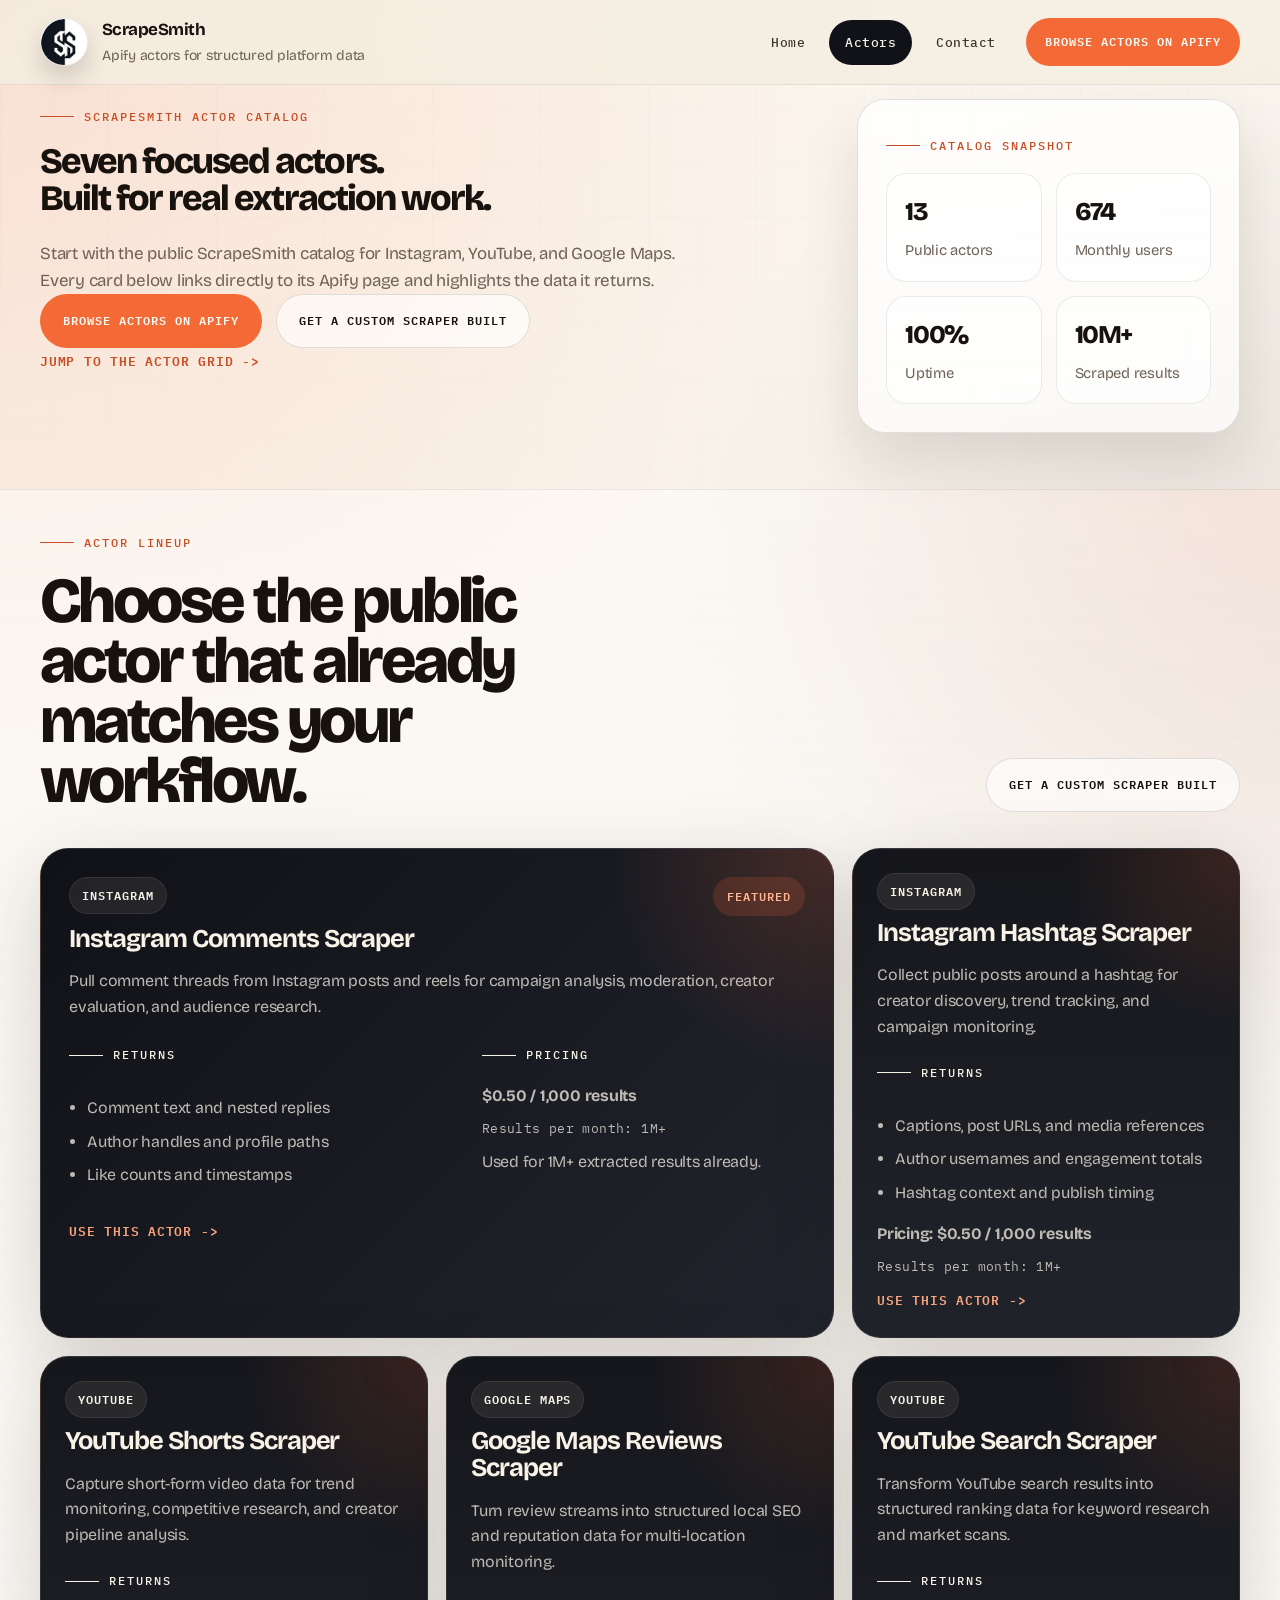
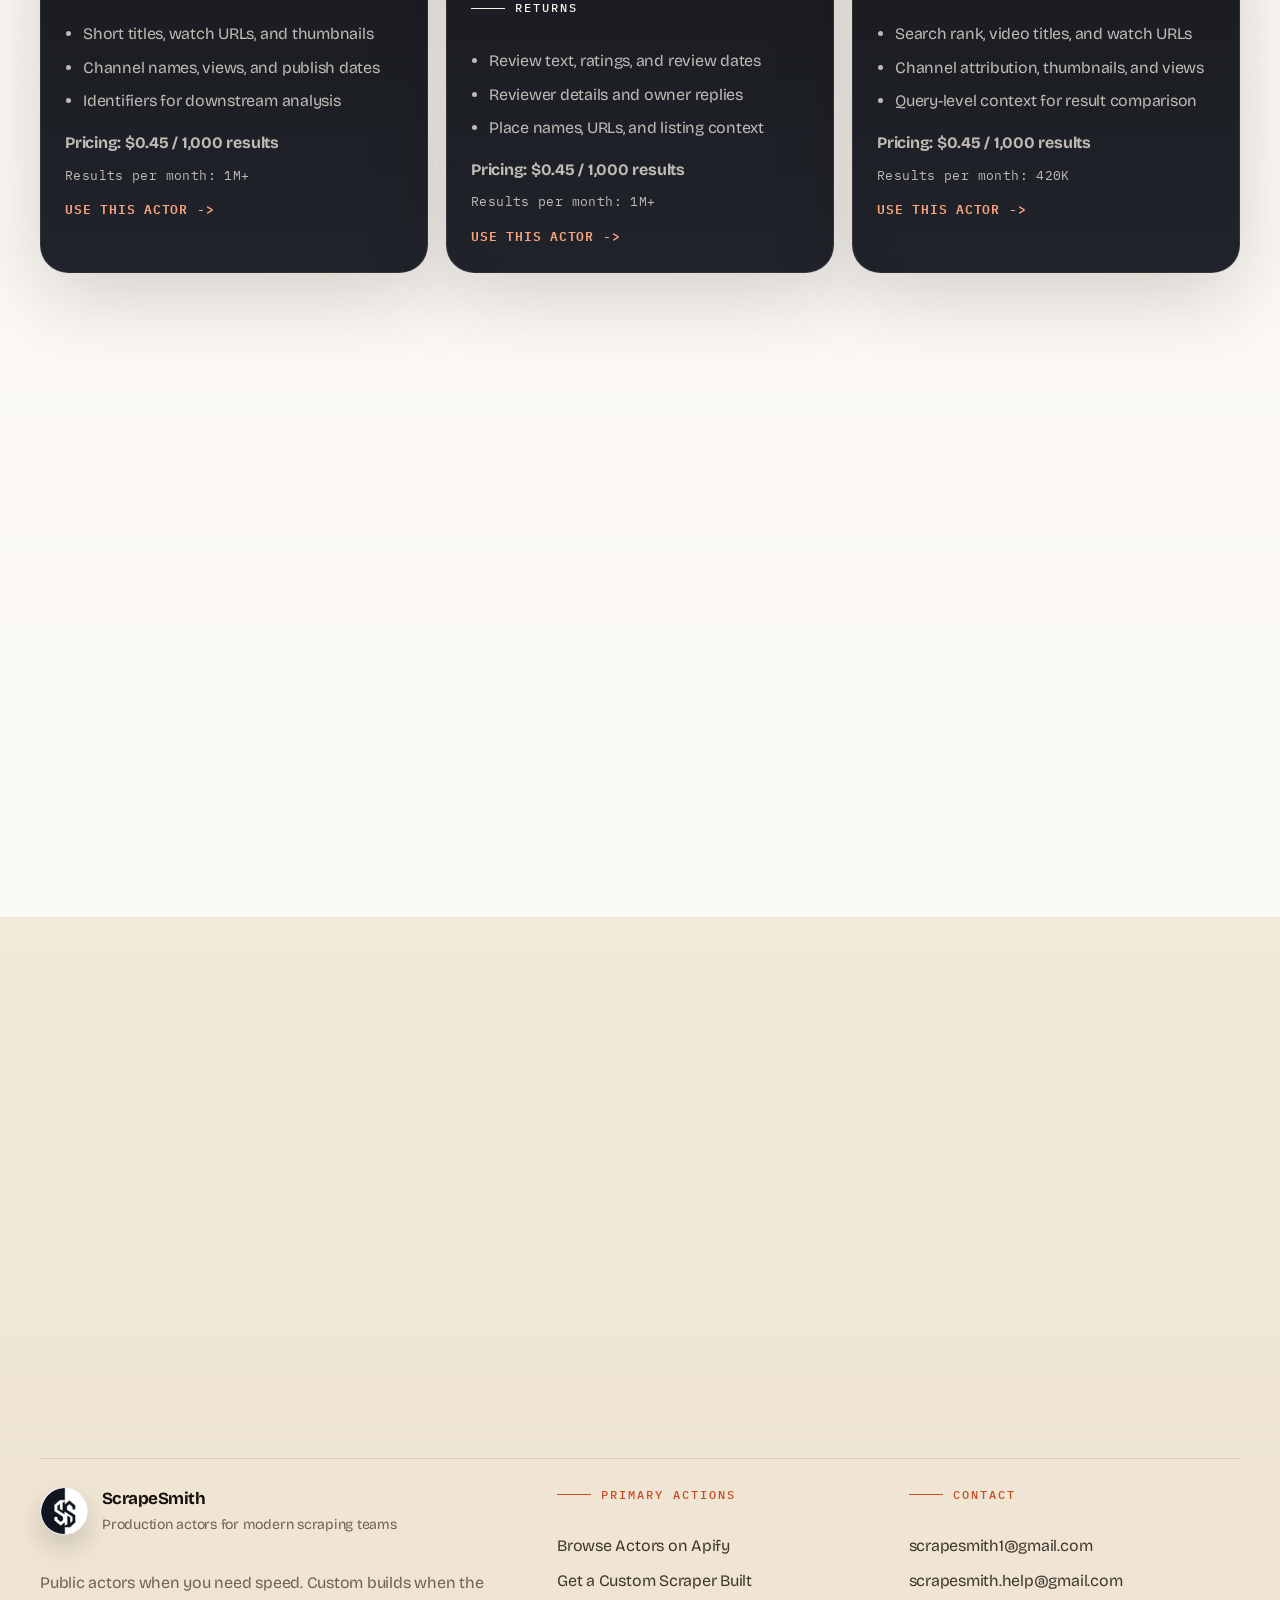
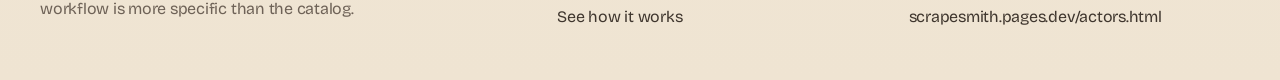
==== commit 134aa70e: "Fix formatting of meta description tag in actors.html" ====
--- a/actors.html
+++ b/actors.html
@@ -4,7 +4,7 @@
     <meta charset="UTF-8" />
     <meta name="viewport" content="width=device-width, initial-scale=1.0" />
     <title>ScrapeSmith Actors | Instagram, YouTube, and Google Maps Extraction</title>
-    <meta
+    <meta 
       name="description"
       content="Browse seven highlighted ScrapeSmith actors for Instagram, YouTube, and Google Maps extraction, including the featured Instagram Comments Scraper."
     />
